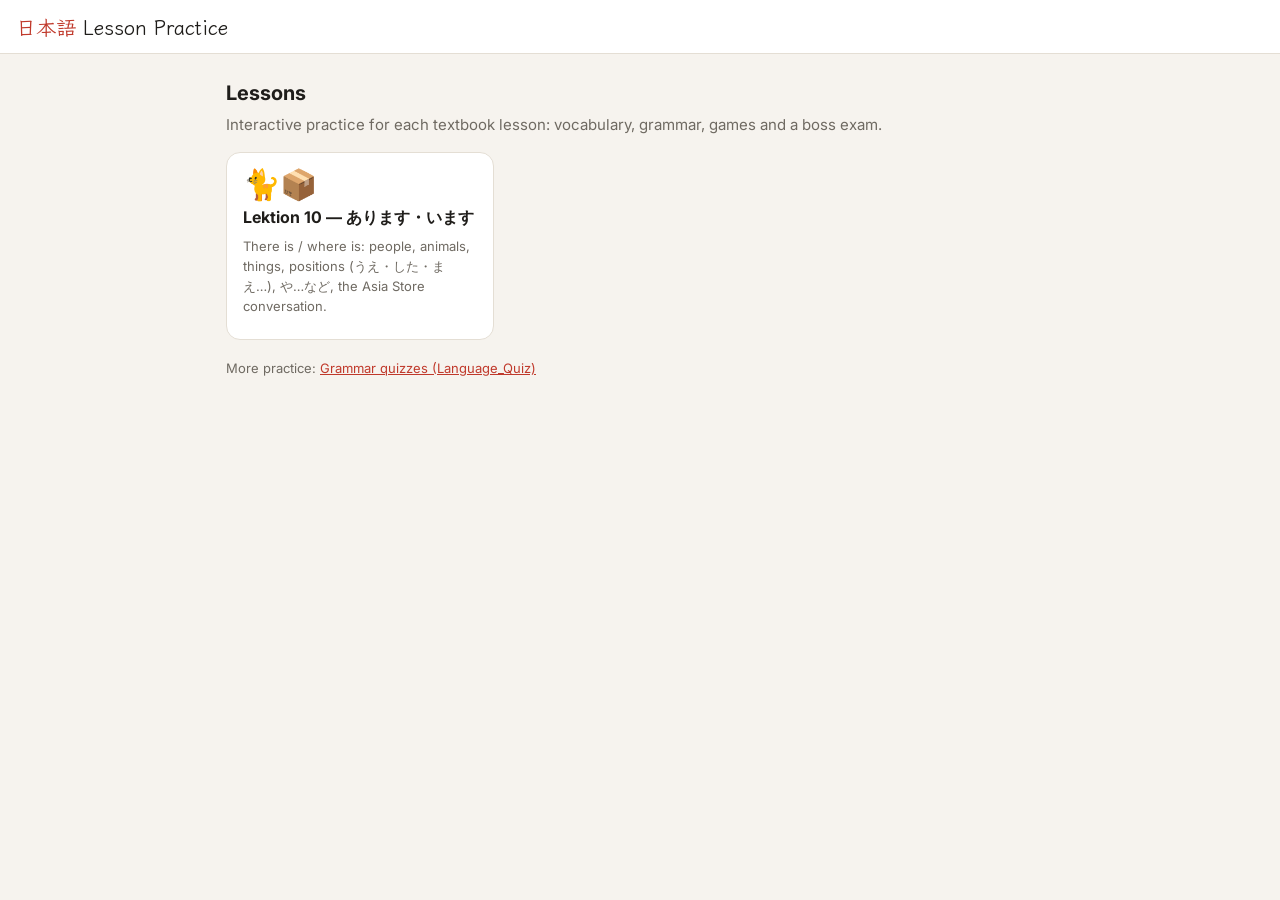
==== index.html @ 034926b6 "Add Lektion 10 interactive lesson (あります・います) with GitHub Pages deploy Thirteen-step practice path: v" ====
<!doctype html>
<html lang="en">
<head>
<meta charset="utf-8">
<meta name="viewport" content="width=device-width, initial-scale=1">
<title>Lesson Practice</title>
<link rel="icon" href="assets/favicon.svg" type="image/svg+xml">
<link rel="preconnect" href="https://fonts.googleapis.com">
<link href="https://fonts.googleapis.com/css2?family=Klee+One:wght@400;600&family=Inter:wght@400;500;600;700&display=swap" rel="stylesheet">
<link rel="stylesheet" href="assets/style.css">
</head>
<body>
<header class="top"><h1><span>日本語</span> Lesson Practice</h1></header>
<main>
  <h2>Lessons</h2>
  <p class="sub">Interactive practice for each textbook lesson: vocabulary, grammar, games and a boss exam.</p>
  <div class="path">
    <a class="tile" href="lesson10/"><span class="ico">🐈📦</span><h4>Lektion 10 — あります・います</h4>
      <p>There is / where is: people, animals, things, positions (うえ・した・まえ…), や…など, the Asia Store conversation.</p>
      <span class="stars" id="l10"></span></a>
  </div>
  <p class="small muted" style="margin-top:18px">More practice: <a href="https://crewrie.github.io/Language_Quiz/">Grammar quizzes (Language_Quiz)</a></p>
</main>
<script>
try {
  const s = JSON.parse(localStorage.getItem("lesson10.v1") || "{}");
  const n = Object.entries(s.stars || {}).filter(([k]) => k !== "rushBest").reduce((a, [, v]) => a + v, 0);
  if (n) document.getElementById("l10").textContent = `⭐ ${n} / 39 · ${s.xp || 0} XP`;
} catch (_) {}
</script>
</body>
</html>
---- assets/style.css ----
:root {
  --bg: #f6f3ee; --panel: #ffffff; --ink: #1f1d1a; --muted: #6f6a62; --line: #e4ded4;
  --accent: #c0392b; --accent-soft: #f6e3df; --good: #2e7d4f; --good-soft: #e1f1e7;
  --bad: #b3261e; --bad-soft: #fbe5e3; --warn: #b7791f; --warn-soft: #fff4dc;
  --blue: #2d6cdf; --blue-soft: #e3ecfb;
  --stage: #fbf8f2; --floor: #eadfcd; --wall: #f3ece0; --grass: #dcebd2; --road: #d9d6cf;
  --jp: "Klee One", "Hiragino Mincho ProN", "Yu Mincho", serif;
  --ui: Inter, system-ui, -apple-system, "Hiragino Sans", "Noto Sans JP", sans-serif;
}
@media (prefers-color-scheme: dark) {
  :root:not([data-theme="light"]) {
    --bg: #171614; --panel: #22201d; --ink: #f1ece4; --muted: #a59e93; --line: #36322d;
    --accent: #e0675a; --accent-soft: #3a2421; --good: #5cc28a; --good-soft: #1d3327;
    --bad: #f08a80; --bad-soft: #3d2120; --warn: #e0a84a; --warn-soft: #3a3020;
    --blue: #7aa7f5; --blue-soft: #1f2a3d;
    --stage: #1e1c19; --floor: #3a3128; --wall: #2a2622; --grass: #233322; --road: #34312c;
  }
}
:root[data-theme="dark"] {
  --bg: #171614; --panel: #22201d; --ink: #f1ece4; --muted: #a59e93; --line: #36322d;
  --accent: #e0675a; --accent-soft: #3a2421; --good: #5cc28a; --good-soft: #1d3327;
  --bad: #f08a80; --bad-soft: #3d2120; --warn: #e0a84a; --warn-soft: #3a3020;
  --blue: #7aa7f5; --blue-soft: #1f2a3d;
  --stage: #1e1c19; --floor: #3a3128; --wall: #2a2622; --grass: #233322; --road: #34312c;
}

* { box-sizing: border-box; }
html { -webkit-text-size-adjust: 100%; }
body { margin: 0; background: var(--bg); color: var(--ink); font: 15px/1.55 var(--ui); }
button { font: inherit; color: inherit; }
a { color: var(--accent); }
.jp { font-family: var(--jp); }
rt { font-size: .55em; color: var(--muted); }
body.no-furi rt { visibility: hidden; }
body.no-romaji .ro { display: none; }

header.top {
  display: flex; align-items: center; gap: 12px; flex-wrap: wrap;
  padding: 12px 16px; background: var(--panel); border-bottom: 1px solid var(--line);
  position: sticky; top: 0; z-index: 20;
}
header.top h1 { font: 600 20px var(--jp); margin: 0; white-space: nowrap; }
header.top h1 a { color: inherit; text-decoration: none; }
header.top h1 span { color: var(--accent); }
.xpbox { margin-left: auto; display: flex; gap: 10px; align-items: center; font-size: 13px; color: var(--muted); }
.xpbox b { color: var(--ink); }
.lvl { background: var(--accent); color: #fff; border-radius: 99px; padding: 2px 9px; font-weight: 600; font-size: 12px; }
.xpbar { width: 90px; height: 6px; background: var(--line); border-radius: 3px; overflow: hidden; }
.xpbar > div { height: 100%; background: var(--accent); transition: width .4s; }
.settings { display: flex; gap: 6px; flex-wrap: wrap; }
.chip { border: 1px solid var(--line); background: var(--panel); border-radius: 99px; padding: 4px 10px; font-size: 12px; cursor: pointer; color: var(--muted); user-select: none; }
.chip.on { border-color: var(--ink); color: var(--ink); }

main { max-width: 860px; margin: 0 auto; padding: 18px 16px 70px; }
h2 { font-size: 20px; margin: 6px 0 4px; }
h3 { font-size: 16px; margin: 18px 0 8px; }
.sub { color: var(--muted); margin: 0 0 16px; }
.card { background: var(--panel); border: 1px solid var(--line); border-radius: 14px; padding: 18px; }
.stack { display: grid; gap: 14px; }
.row { display: flex; gap: 8px; flex-wrap: wrap; align-items: center; }
.center { justify-content: center; text-align: center; }
.muted { color: var(--muted); }
.small { font-size: 13px; }

/* hub */
.path { display: grid; grid-template-columns: repeat(auto-fill, minmax(230px, 1fr)); gap: 12px; }
.tile {
  background: var(--panel); border: 1px solid var(--line); border-radius: 14px; padding: 16px;
  cursor: pointer; text-align: left; display: flex; flex-direction: column; gap: 6px;
  transition: border-color .15s, transform .15s; text-decoration: none; color: inherit;
}
.tile:hover { border-color: var(--accent); transform: translateY(-2px); }
.tile .ico { font-size: 30px; line-height: 1; }
.tile h4 { margin: 0; font-size: 16px; }
.tile p { margin: 0; color: var(--muted); font-size: 13px; flex: 1; }
.tile .stars { color: var(--warn); letter-spacing: 2px; font-size: 14px; }
.tile.step { position: relative; }
.tile.step .num { position: absolute; top: 12px; right: 14px; font-size: 12px; color: var(--muted); }

.btn { border: 1px solid var(--line); background: var(--panel); color: var(--ink); padding: 9px 16px; border-radius: 10px; cursor: pointer; font-weight: 500; }
.btn:hover { border-color: var(--muted); }
.btn.primary { background: var(--accent); border-color: var(--accent); color: #fff; }
.btn.good { background: var(--good); border-color: var(--good); color: #fff; }
.btn:disabled { opacity: .45; cursor: default; }
.back { background: none; border: 0; color: var(--muted); cursor: pointer; padding: 0; font-size: 14px; }
.speak { border: 0; background: var(--blue-soft); color: var(--blue); border-radius: 99px; width: 32px; height: 32px; cursor: pointer; font-size: 15px; flex: none; }

.progress { height: 6px; background: var(--line); border-radius: 99px; overflow: hidden; margin: 6px 0; }
.progress > div { height: 100%; background: var(--accent); transition: width .25s; }
.plabel { display: flex; justify-content: space-between; color: var(--muted); font-size: 13px; }

/* grammar */
.gp { border-left: 4px solid var(--accent); }
.gp h3 { margin-top: 0; }
.pattern { font: 600 20px var(--jp); background: var(--accent-soft); border-radius: 10px; padding: 10px 14px; margin: 8px 0; }
.pattern .slot { color: var(--accent); }
.ex { display: flex; gap: 10px; align-items: flex-start; padding: 8px 0; border-top: 1px dashed var(--line); }
.ex:first-of-type { border-top: 0; }
.ex .t { flex: 1; }
.ex .ja { font: 19px var(--jp); }
.ex .tr { color: var(--muted); font-size: 13px; }
.ro { color: var(--muted); font-size: 12px; letter-spacing: .02em; }
.tip { font-size: 14px; background: var(--warn-soft); border-radius: 10px; padding: 10px 12px; margin-top: 10px; }
.tip b { color: var(--warn); }
table.t { border-collapse: collapse; width: 100%; font-size: 14px; }
table.t td, table.t th { border-bottom: 1px solid var(--line); padding: 7px 6px; text-align: left; vertical-align: top; }
table.t th { color: var(--muted); font-weight: 500; font-size: 12px; text-transform: uppercase; letter-spacing: .05em; }
.hl-a { color: var(--blue); font-weight: 700; }
.hl-i { color: var(--good); font-weight: 700; }
.hl-p { color: var(--accent); font-weight: 700; }

/* flashcards */
.fc-wrap { perspective: 1000px; }
.fc { position: relative; height: 260px; transform-style: preserve-3d; transition: transform .5s; cursor: pointer; }
.fc.flip { transform: rotateY(180deg); }
.fc .face { position: absolute; inset: 0; backface-visibility: hidden; -webkit-backface-visibility: hidden; border-radius: 16px; border: 1px solid var(--line); background: var(--panel);
  display: flex; flex-direction: column; align-items: center; justify-content: center; gap: 6px; padding: 16px; text-align: center; }
.fc .back-f { transform: rotateY(180deg); background: var(--accent-soft); }
.fc .emo { font-size: 64px; line-height: 1.1; }
.fc .big { font: 600 34px var(--jp); }
.fc .mean { font-size: 22px; font-weight: 600; }
.fc .en { color: var(--muted); }
.cat-tag { font-size: 11px; text-transform: uppercase; letter-spacing: .08em; color: var(--muted); }
.vgrid { display: grid; grid-template-columns: repeat(auto-fill, minmax(150px, 1fr)); gap: 8px; }
.vcell { background: var(--panel); border: 1px solid var(--line); border-radius: 10px; padding: 8px 10px; display: flex; gap: 8px; align-items: center; cursor: pointer; }
.vcell .e { font-size: 24px; }
.vcell .k { font: 16px var(--jp); }
.vcell .m { font-size: 12px; color: var(--muted); }
.vcell.m1 { border-color: var(--warn); }
.vcell.m2 { border-color: var(--good); background: var(--good-soft); }

/* MCQ */
.q { font: 22px/2 var(--jp); margin: 4px 0 14px; overflow-wrap: anywhere; }
.q .blank { display: inline-block; min-width: 2.4em; border-bottom: 2px solid var(--accent); margin: 0 4px; }
.q-emo { font-size: 54px; text-align: center; line-height: 1.2; }
.opts { display: grid; gap: 9px; }
.opts.two { grid-template-columns: 1fr 1fr; }
.opt { border: 2px solid var(--line); background: var(--panel); border-radius: 12px; padding: 12px 14px; cursor: pointer; text-align: left; font: 18px var(--jp); display: flex; gap: 10px; align-items: center; }
.opt:hover:not(:disabled) { border-color: var(--muted); }
.opt .key { font: 600 12px var(--ui); color: var(--muted); border: 1px solid var(--line); border-radius: 6px; padding: 1px 6px; }
.opt.right { border-color: var(--good); background: var(--good-soft); }
.opt.wrong { border-color: var(--bad); background: var(--bad-soft); }
.opt:disabled { cursor: default; }
.fb { margin-top: 14px; border-radius: 12px; padding: 12px 14px; font-size: 14px; }
.fb.ok { background: var(--good-soft); }
.fb.no { background: var(--bad-soft); }
.fb .h { font-weight: 700; margin-bottom: 4px; }
.fb .ja { font: 18px var(--jp); }

/* sort rush */
.rush-card { font: 600 40px var(--jp); text-align: center; padding: 20px 10px; }
.rush-card .emo { font-size: 70px; display: block; line-height: 1.2; }
.rush-btns { display: grid; grid-template-columns: 1fr 1fr; gap: 12px; }
.rush-btns button { padding: 18px 8px; border-radius: 14px; border: 2px solid var(--line); background: var(--panel); cursor: pointer; font: 600 22px var(--jp); }
.rush-btns .a { border-color: var(--blue); color: var(--blue); }
.rush-btns .i { border-color: var(--good); color: var(--good); }
.timer { height: 8px; background: var(--line); border-radius: 4px; overflow: hidden; }
.timer > div { height: 100%; background: var(--warn); }
.combo { font-weight: 700; color: var(--accent); }
.shake { animation: shake .35s; }
@keyframes shake { 20%,60% { transform: translateX(-8px); } 40%,80% { transform: translateX(8px); } }
.pop { animation: pop .3s; }
@keyframes pop { 50% { transform: scale(1.08); } }

/* stage (where-is games and scenes) */
.stage { position: relative; width: 100%; aspect-ratio: 16 / 10; background: var(--stage); border: 1px solid var(--line); border-radius: 14px; overflow: hidden; user-select: none; -webkit-user-select: none; }
.stage.room { background: linear-gradient(var(--wall) 0 62%, var(--floor) 62%); }
.stage.town { background: linear-gradient(#cfe3f5 0 30%, var(--grass) 30% 72%, var(--road) 72%); }
@media (prefers-color-scheme: dark) { :root:not([data-theme="light"]) .stage.town { background: linear-gradient(#1f2b3a 0 30%, var(--grass) 30% 72%, var(--road) 72%); } }
:root[data-theme="dark"] .stage.town { background: linear-gradient(#1f2b3a 0 30%, var(--grass) 30% 72%, var(--road) 72%); }
.obj { position: absolute; transform: translate(-50%, -50%); line-height: 1; text-align: center; transition: left .45s, top .45s, transform .2s; }
.obj .lbl { display: table; margin: 2px auto 0; pointer-events: none; font: 600 11px var(--jp); color: var(--ink); background: color-mix(in srgb, var(--panel) 85%, transparent); border-radius: 6px; padding: 1px 4px; margin-top: 2px; white-space: nowrap; }
body.hide-labels .obj .lbl { display: none; }
.stage.tap .obj { cursor: pointer; }
.stage.tap .obj:hover { transform: translate(-50%, -50%) scale(1.08); }
.obj.found { filter: drop-shadow(0 0 6px var(--good)); }
.obj.miss { animation: shake .35s; }
.obj.peek { opacity: 0; }
.zone { position: absolute; transform: translate(-50%, -50%); width: 12%; z-index: 6; aspect-ratio: 1; border: 2px dashed var(--muted); border-radius: 50%; cursor: pointer; display: flex; align-items: center; justify-content: center; font-size: 11px; color: var(--muted); background: color-mix(in srgb, var(--panel) 50%, transparent); }
.zone:hover { border-color: var(--accent); color: var(--accent); }
.zone.right { border-color: var(--good); border-style: solid; background: var(--good-soft); }
.zone.wrong { border-color: var(--bad); border-style: solid; background: var(--bad-soft); }
.boxc { position: absolute; transform: translate(-50%, -50%); border: 4px solid #a8743b; background: color-mix(in srgb, #d9a066 35%, transparent); border-radius: 8px; }
.css-table { position: absolute; transform: translate(-50%, -50%); }
.css-table .top { height: 10px; background: #9b6a3c; border-radius: 4px; }
.css-table .legs { display: flex; justify-content: space-between; padding: 0 8%; }
.css-table .lbl { position: absolute; left: 50%; top: -20px; transform: translateX(-50%); margin: 0; }
.css-table .legs i { width: 8px; height: 46px; background: #7d5430; display: block; border-radius: 0 0 3px 3px; }
.css-fridge { position: absolute; transform: translate(-50%, -50%); width: 11%; aspect-ratio: 1 / 2; background: #e8eef2; border: 2px solid #9fb0bb; border-radius: 10px; }
.css-fridge::before { content: ""; position: absolute; left: 0; right: 0; top: 35%; border-top: 2px solid #9fb0bb; }
.css-fridge::after { content: ""; position: absolute; right: 10%; top: 12%; width: 4px; height: 14%; background: #9fb0bb; border-radius: 2px; box-shadow: 0 300% 0 #9fb0bb; }
.bubble { position: absolute; left: 50%; bottom: 10px; transform: translateX(-50%); background: var(--panel); border: 1px solid var(--line); border-radius: 12px; padding: 8px 12px; font: 17px var(--jp); box-shadow: 0 4px 16px rgba(0,0,0,.12); max-width: 94%; text-align: center; z-index: 30; }

/* builder */
.slots { min-height: 58px; border: 2px dashed var(--line); border-radius: 12px; padding: 8px; display: flex; flex-wrap: wrap; gap: 6px; align-items: center; }
.slots.ok { border-color: var(--good); border-style: solid; background: var(--good-soft); }
.slots.no { border-color: var(--bad); border-style: solid; background: var(--bad-soft); }
.bank { display: flex; flex-wrap: wrap; gap: 8px; justify-content: center; margin-top: 12px; }
.tok { border: 1px solid var(--line); border-bottom-width: 3px; background: var(--panel); border-radius: 10px; padding: 7px 12px; font: 19px var(--jp); cursor: pointer; }
.tok.part { color: var(--accent); }
.tok.verb { color: var(--blue); }
.tok.used { visibility: hidden; }

/* dialogue */
.chat { display: grid; gap: 10px; }
.msg { max-width: 82%; padding: 10px 14px; border-radius: 16px; background: var(--panel); border: 1px solid var(--line); }
.msg.me { justify-self: end; background: var(--blue-soft); border-color: transparent; }
.msg .who { font-size: 11px; color: var(--muted); }
.msg .ja { font: 18px var(--jp); }
.msg .tr { font-size: 12px; color: var(--muted); }
.shelf { display: grid; grid-template-columns: repeat(3, 1fr); gap: 6px; }
.shelf div { border: 1px solid var(--line); border-radius: 8px; padding: 6px; text-align: center; font-size: 26px; cursor: pointer; background: var(--panel); }
.shelf div small { display: block; font: 11px var(--jp); color: var(--muted); }

/* memory */
.mem { display: grid; grid-template-columns: repeat(4, 1fr); gap: 8px; }
.mc { aspect-ratio: 1 / 1.05; border-radius: 12px; border: 1px solid var(--line); background: var(--accent); color: #fff; cursor: pointer; display: flex; align-items: center; justify-content: center; text-align: center; font: 600 17px var(--jp); padding: 4px; }
.mc.open { background: var(--panel); color: var(--ink); }
.mc.done { background: var(--good-soft); color: var(--good); border-color: var(--good); cursor: default; }
.mc .e { font-size: 34px; }

/* typing */
.type-in { width: 100%; font: 22px var(--jp); padding: 10px 12px; border-radius: 10px; border: 2px solid var(--line); background: var(--bg); color: var(--ink); }
.type-in:focus { outline: none; border-color: var(--accent); }

/* worksheet */
.ws-item { border-top: 1px solid var(--line); padding: 10px 0; }
.ws-item:first-child { border-top: 0; }
.mine { font: 17px var(--jp); }
.fix { font: 17px var(--jp); color: var(--good); }
.mark { font-weight: 700; margin-right: 6px; }
.mark.ok { color: var(--good); } .mark.no { color: var(--bad); } .mark.hm { color: var(--warn); }
s { color: var(--bad); }

.result-big { font-size: 46px; font-weight: 700; text-align: center; }
.confetti { position: fixed; top: -20px; font-size: 22px; pointer-events: none; z-index: 99; animation: fall linear forwards; }
@keyframes fall { to { transform: translateY(110vh) rotate(540deg); } }
.toast { position: fixed; left: 50%; bottom: 20px; transform: translateX(-50%); background: var(--ink); color: var(--bg); padding: 8px 16px; border-radius: 99px; font-weight: 600; z-index: 100; animation: toast 1.8s forwards; }
@keyframes toast { 0% { opacity: 0; transform: translate(-50%, 10px); } 12%, 80% { opacity: 1; transform: translate(-50%, 0); } 100% { opacity: 0; } }

footer { text-align: center; color: var(--muted); font-size: 12px; padding: 0 16px 24px; }

@media (max-width: 560px) {
  header.top h1 { font-size: 17px; }
  header.top { position: static; }
  .xpbar { display: none; }
  .q { font-size: 19px; }
  .fc { height: 230px; }
  .mem { gap: 6px; }
  .mc { font-size: 14px; }
  .mc .e { font-size: 26px; }
  .obj .lbl { font-size: 9px; }
  .stage { aspect-ratio: 4 / 3; }
  .rush-card { font-size: 32px; }
}
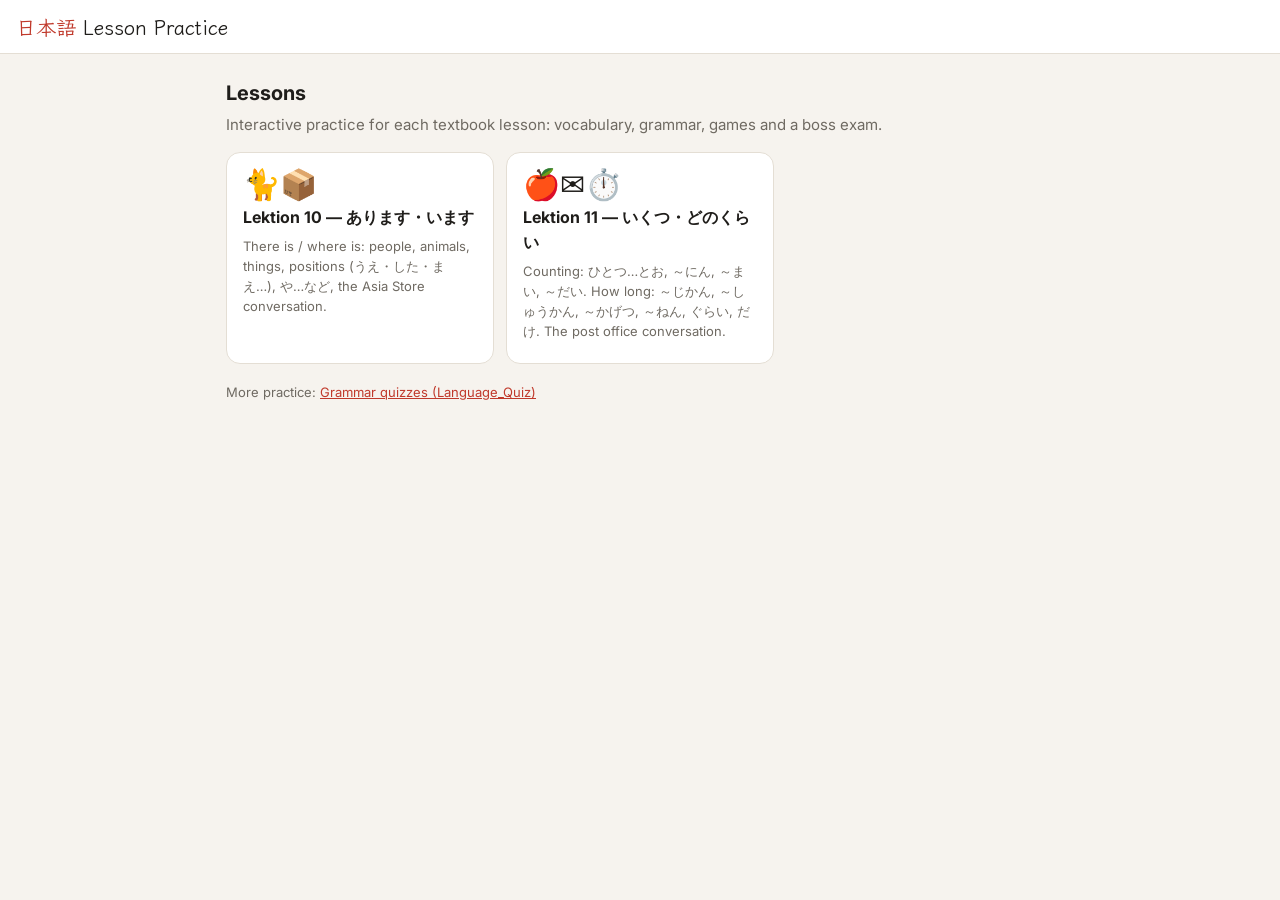
==== commit bf58d2ea: "Add Lektion 11 (counters and durations) and share the lesson engine Lektion 11 covers ひとつ…とお, ～にん, ～" ====
--- a/index.html
+++ b/index.html
@@ -7,7 +7,7 @@
 <link rel="icon" href="assets/favicon.svg" type="image/svg+xml">
 <link rel="preconnect" href="https://fonts.googleapis.com">
 <link href="https://fonts.googleapis.com/css2?family=Klee+One:wght@400;600&family=Inter:wght@400;500;600;700&display=swap" rel="stylesheet">
-<link rel="stylesheet" href="assets/style.css">
+<link rel="stylesheet" href="assets/style.css?v=__V__">
 </head>
 <body>
 <header class="top"><h1><span>日本語</span> Lesson Practice</h1></header>
@@ -17,16 +17,21 @@
   <div class="path">
     <a class="tile" href="lesson10/"><span class="ico">🐈📦</span><h4>Lektion 10 — あります・います</h4>
       <p>There is / where is: people, animals, things, positions (うえ・した・まえ…), や…など, the Asia Store conversation.</p>
-      <span class="stars" id="l10"></span></a>
+      <span class="stars" data-key="lesson10.v1" data-max="39"></span></a>
+    <a class="tile" href="lesson11/"><span class="ico">🍎✉️⏱️</span><h4>Lektion 11 — いくつ・どのくらい</h4>
+      <p>Counting: ひとつ…とお, ～にん, ～まい, ～だい. How long: ～じかん, ～しゅうかん, ～かげつ, ～ねん, ぐらい, だけ. The post office conversation.</p>
+      <span class="stars" data-key="lesson11.v1" data-max="42"></span></a>
   </div>
   <p class="small muted" style="margin-top:18px">More practice: <a href="https://crewrie.github.io/Language_Quiz/">Grammar quizzes (Language_Quiz)</a></p>
 </main>
 <script>
-try {
-  const s = JSON.parse(localStorage.getItem("lesson10.v1") || "{}");
-  const n = Object.entries(s.stars || {}).filter(([k]) => k !== "rushBest").reduce((a, [, v]) => a + v, 0);
-  if (n) document.getElementById("l10").textContent = `⭐ ${n} / 39 · ${s.xp || 0} XP`;
-} catch (_) {}
+for (const el of document.querySelectorAll("[data-key]")) {
+  try {
+    const s = JSON.parse(localStorage.getItem(el.dataset.key) || "{}");
+    const n = Object.entries(s.stars || {}).filter(([k]) => k !== "rushBest").reduce((a, [, v]) => a + v, 0);
+    if (n) el.textContent = `⭐ ${n} / ${el.dataset.max} · ${s.xp || 0} XP`;
+  } catch (_) {}
+}
 </script>
 </body>
 </html>
--- a/assets/style.css
+++ b/assets/style.css
@@ -169,7 +169,9 @@
 @media (prefers-color-scheme: dark) { :root:not([data-theme="light"]) .stage.town { background: linear-gradient(#1f2b3a 0 30%, var(--grass) 30% 72%, var(--road) 72%); } }
 :root[data-theme="dark"] .stage.town { background: linear-gradient(#1f2b3a 0 30%, var(--grass) 30% 72%, var(--road) 72%); }
 .obj { position: absolute; transform: translate(-50%, -50%); line-height: 1; text-align: center; transition: left .45s, top .45s, transform .2s; }
-.obj .lbl { display: table; margin: 2px auto 0; pointer-events: none; font: 600 11px var(--jp); color: var(--ink); background: color-mix(in srgb, var(--panel) 85%, transparent); border-radius: 6px; padding: 1px 4px; margin-top: 2px; white-space: nowrap; }
+.obj .lbl { display: table; margin: 2px auto 0; pointer-events: none; line-height: 1.25; font: 600 12px var(--jp); color: var(--ink); background: color-mix(in srgb, var(--panel) 85%, transparent); border-radius: 6px; padding: 1px 4px; margin-top: 2px; white-space: nowrap; }
+.obj .lbl rt { font-size: .62em; }
+.ico-svg { display: inline-block; vertical-align: -0.1em; }
 body.hide-labels .obj .lbl { display: none; }
 .stage.tap .obj { cursor: pointer; }
 .stage.tap .obj:hover { transform: translate(-50%, -50%) scale(1.08); }
@@ -249,7 +251,27 @@
   .mem { gap: 6px; }
   .mc { font-size: 14px; }
   .mc .e { font-size: 26px; }
-  .obj .lbl { font-size: 9px; }
+  .obj .lbl { font-size: 10px; }
   .stage { aspect-ratio: 4 / 3; }
   .rush-card { font-size: 32px; }
 }
+
+/* lesson 11: counting games */
+.count-grid { display: flex; flex-wrap: wrap; gap: 6px 10px; justify-content: center; align-items: center; font-size: 40px; line-height: 1.1; min-height: 96px; max-width: 330px; margin: 0 auto 10px; }
+.rush-btns .c { border-color: var(--line); line-height: 1.3; padding: 12px 8px; }
+.rush-btns .c:hover { border-color: var(--accent); }
+.dur-big { font: 700 46px var(--ui); text-align: center; margin: 6px 0; display: flex; gap: 10px; justify-content: center; align-items: center; }
+.dur-big.jp { font: 600 34px var(--jp); }
+td.irr, .irr { color: var(--accent); font-weight: 700; }
+table.ctr td { font-size: 15px; cursor: pointer; white-space: nowrap; }
+table.ctr th { text-transform: none; letter-spacing: 0; font-family: var(--jp); font-size: 14px; color: var(--ink); }
+table.ctr th .small { font: 11px var(--ui); color: var(--muted); }
+.menu-row { display: flex; align-items: center; gap: 10px; padding: 8px 10px; border: 1px solid var(--line); border-radius: 12px; margin-bottom: 8px; }
+.menu-row.bad { border-color: var(--bad); background: var(--bad-soft); }
+.menu-row .me { font-size: 30px; line-height: 1; }
+.menu-row .mk { flex: 1; font-size: 17px; }
+.stepper { display: flex; align-items: center; gap: 10px; }
+.stepper b { min-width: 22px; text-align: center; font-size: 20px; }
+.stepper button { width: 40px; height: 40px; border-radius: 50%; border: 1px solid var(--line); background: var(--bg); cursor: pointer; font-size: 22px; line-height: 1; }
+.stepper button:hover { border-color: var(--accent); }
+.blur { filter: blur(7px); user-select: none; -webkit-user-select: none; }
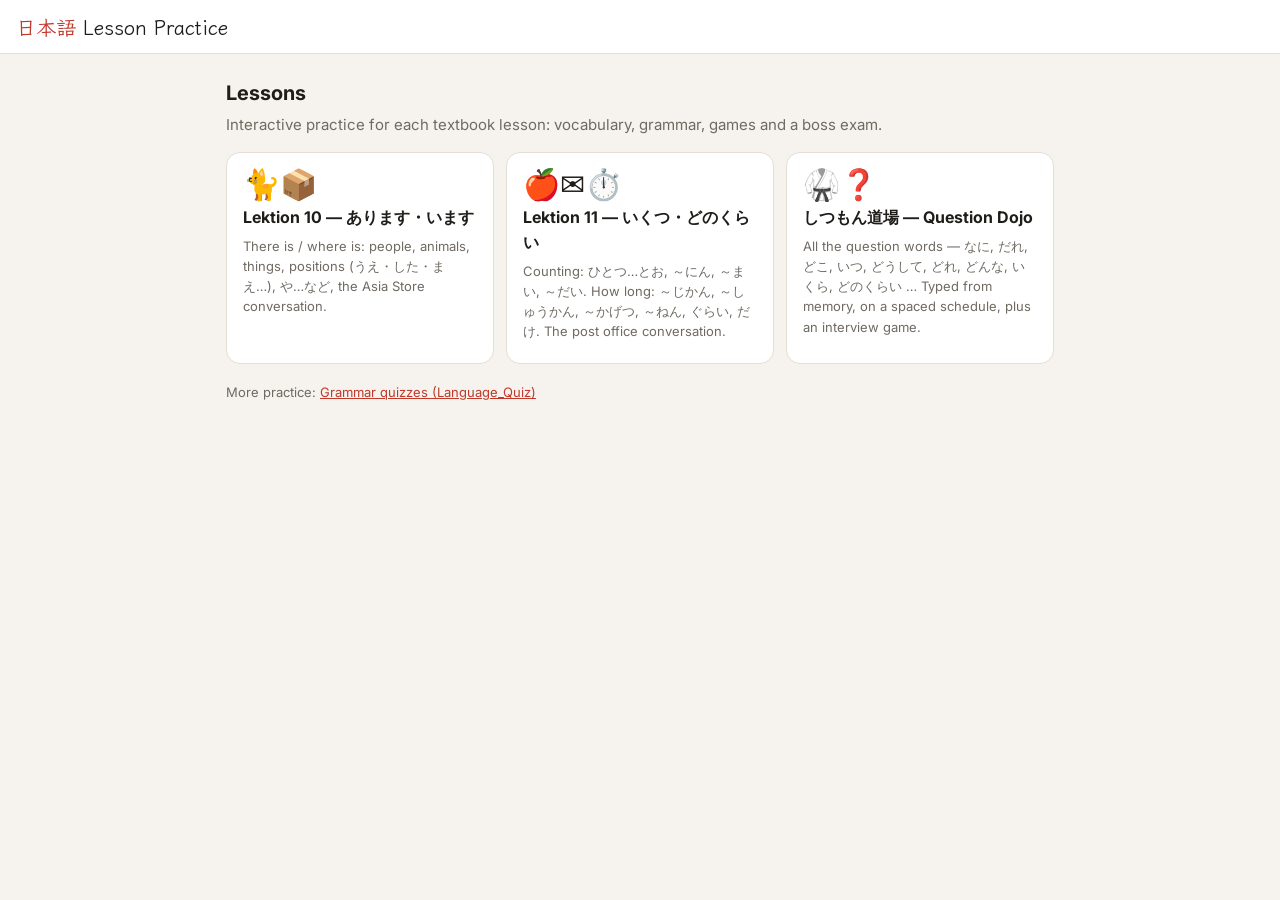
==== commit dc539018: "Add the Question Dojo: question words by typed, spaced recall A trainer for all question words (なに, " ====
--- a/index.html
+++ b/index.html
@@ -21,6 +21,9 @@
     <a class="tile" href="lesson11/"><span class="ico">🍎✉️⏱️</span><h4>Lektion 11 — いくつ・どのくらい</h4>
       <p>Counting: ひとつ…とお, ～にん, ～まい, ～だい. How long: ～じかん, ～しゅうかん, ～かげつ, ～ねん, ぐらい, だけ. The post office conversation.</p>
       <span class="stars" data-key="lesson11.v1" data-max="42"></span></a>
+    <a class="tile" href="questions/"><span class="ico">🥋❓</span><h4>しつもん道場 — Question Dojo</h4>
+      <p>All the question words — なに, だれ, どこ, いつ, どうして, どれ, どんな, いくら, どのくらい … Typed from memory, on a spaced schedule, plus an interview game.</p>
+      <span class="stars" data-key="questions.v1" data-max="9"></span></a>
   </div>
   <p class="small muted" style="margin-top:18px">More practice: <a href="https://crewrie.github.io/Language_Quiz/">Grammar quizzes (Language_Quiz)</a></p>
 </main>
--- a/assets/style.css
+++ b/assets/style.css
@@ -275,3 +275,34 @@
 .stepper button { width: 40px; height: 40px; border-radius: 50%; border: 1px solid var(--line); background: var(--bg); cursor: pointer; font-size: 22px; line-height: 1; }
 .stepper button:hover { border-color: var(--accent); }
 .blur { filter: blur(7px); user-select: none; -webkit-user-select: none; }
+
+/* question dojo */
+.dojo-top { display: flex; gap: 18px; flex-wrap: wrap; align-items: center; justify-content: space-between; }
+.belt { display: flex; gap: 12px; align-items: center; }
+.belt .b-ico { font-size: 44px; line-height: 1; }
+.today { text-align: center; display: grid; gap: 6px; justify-items: center; flex: 1; min-width: 200px; }
+.big-n { font-size: 44px; font-weight: 700; line-height: 1; color: var(--accent); }
+.qw-grid { display: grid; grid-template-columns: repeat(auto-fill, minmax(158px, 1fr)); gap: 8px; }
+.qw { display: flex; gap: 8px; align-items: center; text-align: left; background: var(--panel); border: 1px solid var(--line); border-left-width: 5px; border-radius: 10px; padding: 8px 10px; cursor: pointer; }
+.qw .e { font-size: 22px; }
+.qw .k { font-size: 17px; font-weight: 600; }
+.qw .m { font-size: 12px; color: var(--muted); }
+.qw.new { border-style: dashed; border-left-style: solid; border-left-color: var(--line); opacity: .75; }
+.qw.learning { border-left-color: var(--warn); }
+.qw.strong { border-left-color: var(--good); }
+.qw.gold { border-left-color: #d4a017; background: var(--warn-soft); }
+.dot { display: inline-block; width: 10px; height: 10px; border-radius: 50%; vertical-align: middle; }
+.dot.learning { background: var(--warn); } .dot.strong { background: var(--good); } .dot.gold { background: #d4a017; }
+.badge { font-size: 12px; padding: 3px 9px; border-radius: 99px; background: var(--bg); color: var(--muted); border: 1px solid var(--line); }
+.badge.new { background: var(--accent-soft); color: var(--accent); border-color: transparent; }
+u.focus { text-decoration: none; background: var(--warn-soft); border-bottom: 2px solid var(--warn); border-radius: 3px; padding: 0 2px; }
+.q.ans-line { color: var(--muted); margin-top: -10px; }
+.type-in.shake { border-color: var(--bad); }
+.facts { display: grid; grid-template-columns: repeat(auto-fill, minmax(150px, 1fr)); gap: 6px; }
+.fact { border: 1px dashed var(--line); border-radius: 10px; padding: 6px 8px; display: grid; grid-template-columns: auto 1fr; gap: 0 6px; align-items: center; background: var(--panel); }
+.fact .fi { font-size: 20px; grid-row: span 2; }
+.fact .fl { font-size: 12px; color: var(--muted); }
+.fact .fa { font-size: 14px; min-height: 20px; }
+.fact .fa:empty::before { content: "？"; color: var(--line); }
+.fact.open { border-style: solid; border-color: var(--good); background: var(--good-soft); }
+.ask-bar { position: sticky; bottom: 0; background: var(--bg); padding: 10px 0 6px; margin-top: 10px; }
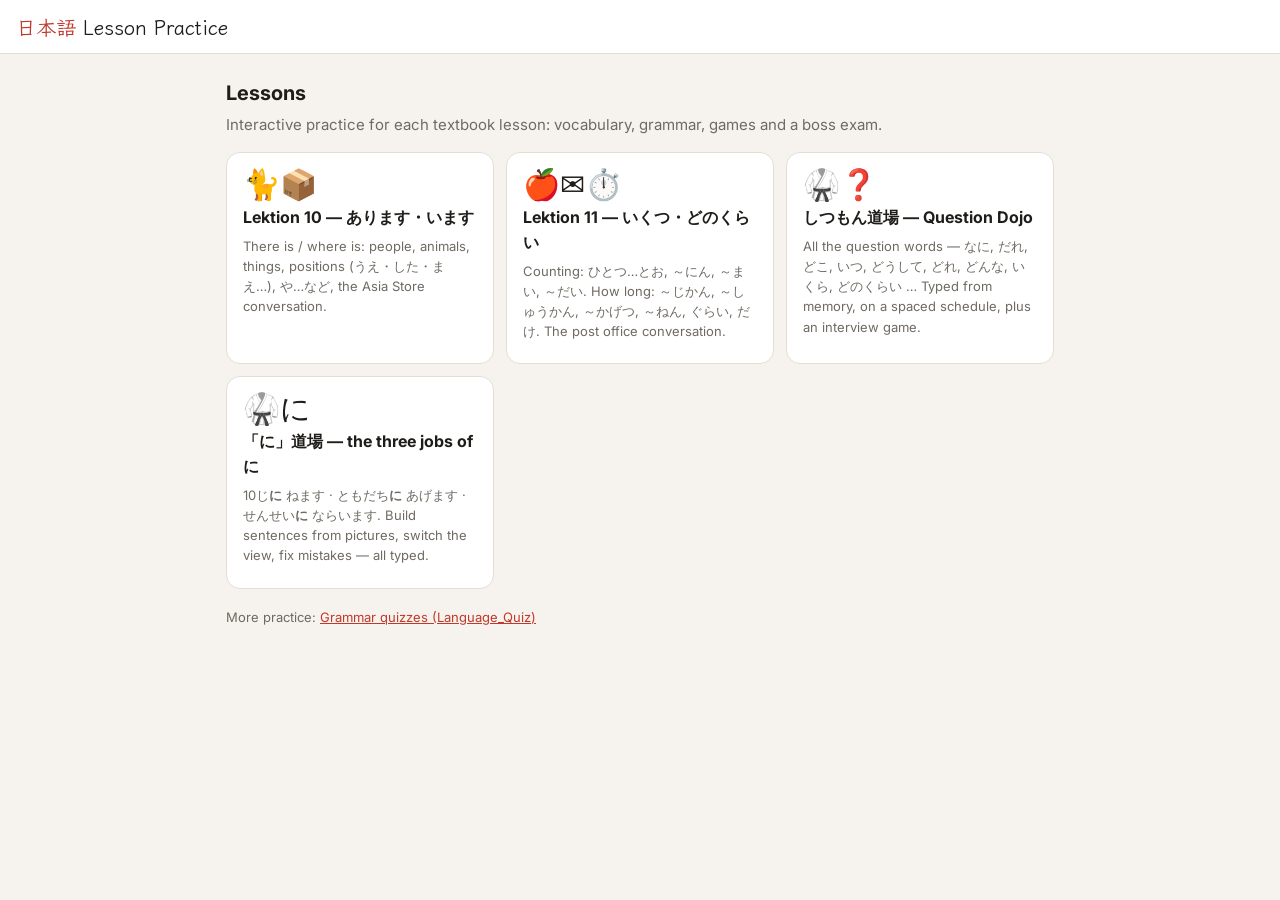
==== commit dcb4694f: "Add the に Dojo: time, to someone, from someone Based on the worksheet that sorts verbs by their use " ====
--- a/index.html
+++ b/index.html
@@ -24,6 +24,9 @@
     <a class="tile" href="questions/"><span class="ico">🥋❓</span><h4>しつもん道場 — Question Dojo</h4>
       <p>All the question words — なに, だれ, どこ, いつ, どうして, どれ, どんな, いくら, どのくらい … Typed from memory, on a spaced schedule, plus an interview game.</p>
       <span class="stars" data-key="questions.v1" data-max="9"></span></a>
+    <a class="tile" href="ni/"><span class="ico">🥋に</span><h4>「に」道場 — the three jobs of に</h4>
+      <p>10じ<b>に</b> ねます · ともだち<b>に</b> あげます · せんせい<b>に</b> ならいます. Build sentences from pictures, switch the view, fix mistakes — all typed.</p>
+      <span class="stars" data-key="ni.v1" data-max="6"></span></a>
   </div>
   <p class="small muted" style="margin-top:18px">More practice: <a href="https://crewrie.github.io/Language_Quiz/">Grammar quizzes (Language_Quiz)</a></p>
 </main>
--- a/assets/style.css
+++ b/assets/style.css
@@ -306,3 +306,27 @@
 .fact .fa:empty::before { content: "？"; color: var(--line); }
 .fact.open { border-style: solid; border-color: var(--good); background: var(--good-soft); }
 .ask-bar { position: sticky; bottom: 0; background: var(--bg); padding: 10px 0 6px; margin-top: 10px; }
+.pchip { border: 1px solid var(--line); background: var(--panel); color: var(--ink); border-radius: 99px; padding: 7px 13px; font-size: 14px; cursor: pointer; }
+.pchip.on { background: var(--ink); color: var(--bg); border-color: var(--ink); }
+.btn.off { opacity: .4; pointer-events: none; }
+
+/* に dojo */
+.dia { display: flex; align-items: center; justify-content: center; gap: 6px; margin: 8px 0; }
+.who { display: grid; justify-items: center; gap: 2px; padding: 8px 10px; border-radius: 12px; border: 2px solid transparent; position: relative; min-width: 84px; }
+.who .we { font-size: 40px; line-height: 1.1; }
+.who .wk { font-size: 15px; }
+.who.subj { border-color: var(--accent); background: var(--accent-soft); }
+.who .wtag { position: absolute; top: -11px; right: -8px; background: var(--accent); color: #fff; border-radius: 99px; font-size: 12px; padding: 0 7px; }
+.arrow { display: grid; justify-items: center; line-height: 1.15; min-width: 70px; }
+.arrow .thing { font-size: 30px; }
+.arrow .line { font-size: 26px; color: var(--muted); }
+.arrow .clock { font-size: 30px; font-weight: 700; white-space: nowrap; }
+.q.wrong-line { color: var(--bad); text-align: center; font-size: 19px; }
+ul.diag { margin: 8px 0 0; padding-left: 18px; font-size: 14px; }
+.gapline { font-size: 20px; line-height: 2.6; }
+.gapline .gw { margin-left: 6px; }
+.gp-in { width: 3.2em; font: 20px var(--jp); text-align: center; padding: 4px 2px; margin: 0 2px; border-radius: 8px; border: 2px solid var(--line); background: var(--bg); color: var(--accent); }
+.gp-in:focus { outline: none; border-color: var(--accent); }
+.gp-in.ok { border-color: var(--good); background: var(--good-soft); color: var(--good); }
+.gp-in.no { border-color: var(--bad); background: var(--bad-soft); color: var(--bad); text-decoration: line-through; }
+.gfix { color: var(--good); font-weight: 700; margin-right: 4px; }
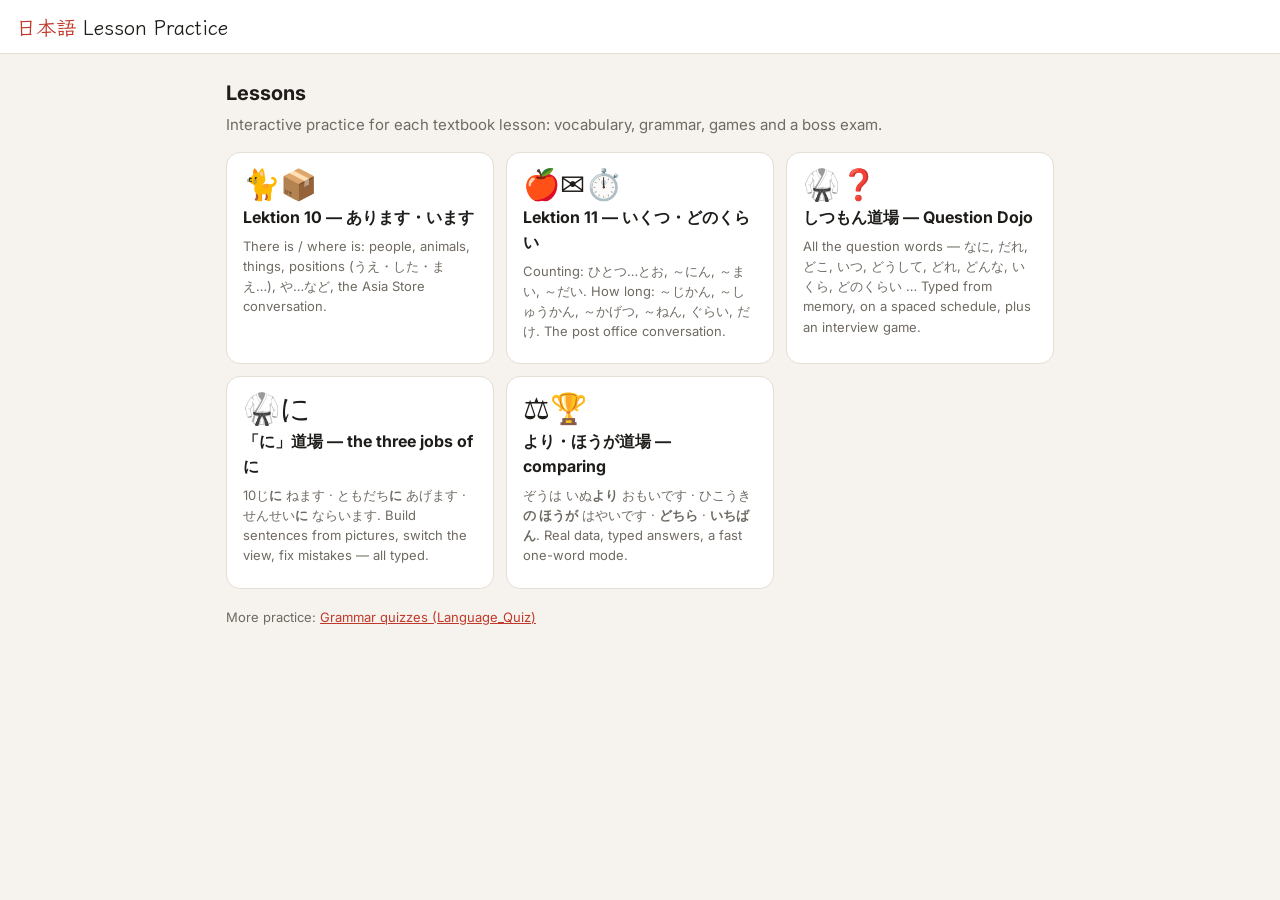
==== commit 45af189f: "Add the より Dojo: comparing two things and three or more より, の ほうが and どちら for two things, いちばん with " ====
--- a/index.html
+++ b/index.html
@@ -27,6 +27,9 @@
     <a class="tile" href="ni/"><span class="ico">🥋に</span><h4>「に」道場 — the three jobs of に</h4>
       <p>10じ<b>に</b> ねます · ともだち<b>に</b> あげます · せんせい<b>に</b> ならいます. Build sentences from pictures, switch the view, fix mistakes — all typed.</p>
       <span class="stars" data-key="ni.v1" data-max="6"></span></a>
+    <a class="tile" href="yori/"><span class="ico">⚖️🏆</span><h4>より・ほうが道場 — comparing</h4>
+      <p>ぞうは いぬ<b>より</b> おもいです · ひこうき<b>の ほうが</b> はやいです · <b>どちら</b> · <b>いちばん</b>. Real data, typed answers, a fast one-word mode.</p>
+      <span class="stars" data-key="yori.v1" data-max="6"></span></a>
   </div>
   <p class="small muted" style="margin-top:18px">More practice: <a href="https://crewrie.github.io/Language_Quiz/">Grammar quizzes (Language_Quiz)</a></p>
 </main>
--- a/assets/style.css
+++ b/assets/style.css
@@ -330,3 +330,23 @@
 .gp-in.ok { border-color: var(--good); background: var(--good-soft); color: var(--good); }
 .gp-in.no { border-color: var(--bad); background: var(--bad-soft); color: var(--bad); text-decoration: line-through; }
 .gfix { color: var(--good); font-weight: 700; margin-right: 4px; }
+.tr-line { font-size: 14px; color: var(--muted); margin: 4px 0 2px; }
+
+/* voice dialog */
+.modal { position: fixed; inset: 0; background: rgba(0,0,0,.45); z-index: 200; display: flex; align-items: flex-start; justify-content: center; padding: 16px; overflow: auto; }
+.modal-box { max-width: 460px; width: 100%; margin-top: 4vh; }
+.modal-box label { display: block; }
+
+/* に dojo: one-word cards */
+.gp-in.wide { width: 8.5em; }
+.gpart { color: var(--muted); margin-right: 2px; }
+.tr-line.big { font-size: 18px; color: var(--ink); font-weight: 600; text-align: center; margin: 4px 0 0; }
+
+/* より dojo: data card */
+.dcard { border: 1px solid var(--line); border-radius: 12px; padding: 8px 10px; background: var(--bg); }
+.drow { display: grid; grid-template-columns: 30px minmax(70px, auto) 1fr auto; gap: 8px; align-items: center; padding: 3px 0; }
+.drow .de { font-size: 22px; text-align: center; }
+.drow .dk { font-size: 16px; white-space: nowrap; }
+.dbar { height: 8px; background: var(--line); border-radius: 4px; overflow: hidden; }
+.dbar span { display: block; height: 100%; background: var(--accent); border-radius: 4px; }
+.drow .dv { font-size: 13px; color: var(--muted); white-space: nowrap; text-align: right; }
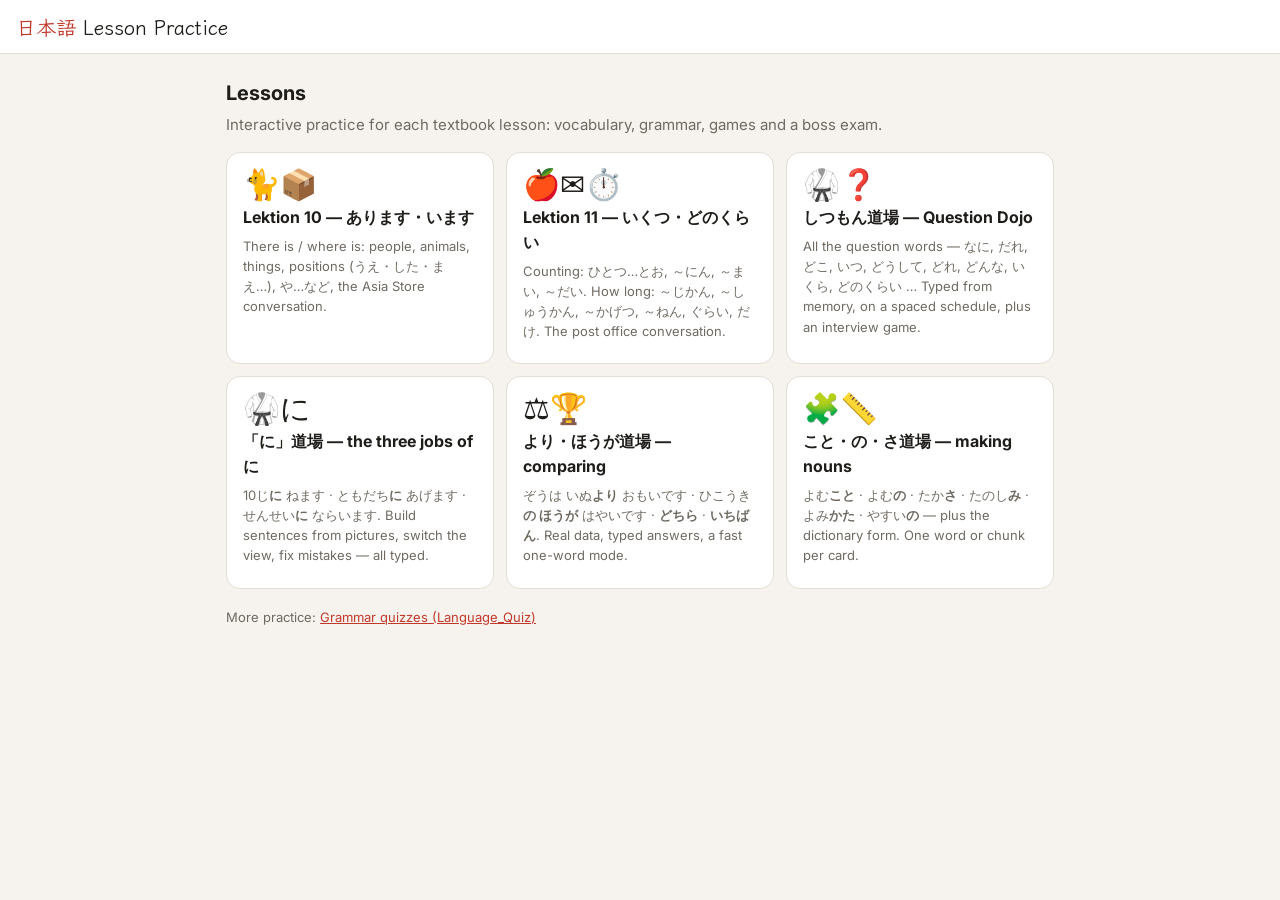
==== commit bc951165: "Add the こと・の・さ Dojo and short answers for the より Dojo New lesson on making nouns: the dictionary for" ====
--- a/index.html
+++ b/index.html
@@ -30,6 +30,9 @@
     <a class="tile" href="yori/"><span class="ico">⚖️🏆</span><h4>より・ほうが道場 — comparing</h4>
       <p>ぞうは いぬ<b>より</b> おもいです · ひこうき<b>の ほうが</b> はやいです · <b>どちら</b> · <b>いちばん</b>. Real data, typed answers, a fast one-word mode.</p>
       <span class="stars" data-key="yori.v1" data-max="6"></span></a>
+    <a class="tile" href="nouns/"><span class="ico">🧩📏</span><h4>こと・の・さ道場 — making nouns</h4>
+      <p>よむ<b>こと</b> · よむ<b>の</b> · たか<b>さ</b> · たのし<b>み</b> · よみ<b>かた</b> · やすい<b>の</b> — plus the dictionary form. One word or chunk per card.</p>
+      <span class="stars" data-key="nouns.v1" data-max="6"></span></a>
   </div>
   <p class="small muted" style="margin-top:18px">More practice: <a href="https://crewrie.github.io/Language_Quiz/">Grammar quizzes (Language_Quiz)</a></p>
 </main>
--- a/assets/style.css
+++ b/assets/style.css
@@ -350,3 +350,11 @@
 .dbar { height: 8px; background: var(--line); border-radius: 4px; overflow: hidden; }
 .dbar span { display: block; height: 100%; background: var(--accent); border-radius: 4px; }
 .drow .dv { font-size: 13px; color: var(--muted); white-space: nowrap; text-align: right; }
+
+/* こと・の・さ dojo */
+.make-row { display: flex; flex-wrap: wrap; gap: 6px 10px; align-items: center; justify-content: center; margin: 6px 0; }
+.make-base { font-size: 30px; font-weight: 600; }
+.make-arrow { font-size: 22px; color: var(--muted); }
+u.bad-word { text-decoration: none; border-bottom: 3px solid var(--bad); }
+
+.gp-in.chunk { width: 11em; max-width: 100%; }
